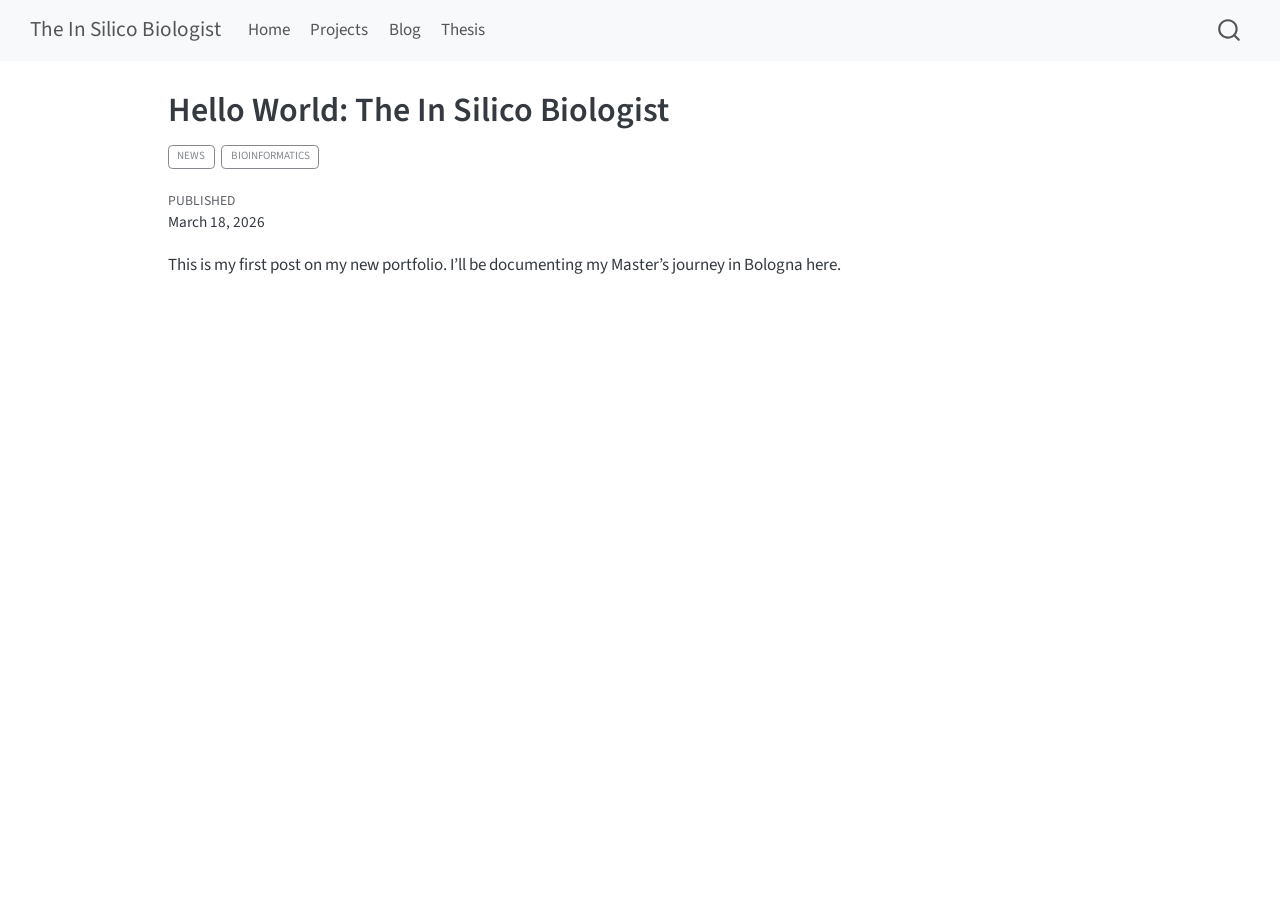
==== posts/welcome-post/index.html @ 3d8eef8a "Deploying rendered website" ====
<!DOCTYPE html>
<html xmlns="http://www.w3.org/1999/xhtml" lang="en" xml:lang="en"><head>

<meta charset="utf-8">
<meta name="generator" content="quarto-1.9.35">

<meta name="viewport" content="width=device-width, initial-scale=1.0, user-scalable=yes">

<meta name="dcterms.date" content="2026-03-18">

<title>Hello World: The In Silico Biologist – The In Silico Biologist</title>
<style>
/* Default styles provided by pandoc.
** See https://pandoc.org/MANUAL.html#variables-for-html for config info.
*/
code{white-space: pre-wrap;}
span.smallcaps{font-variant: small-caps;}
div.columns{display: flex; gap: min(4vw, 1.5em);}
div.column{flex: auto; overflow-x: auto;}
div.hanging-indent{margin-left: 1.5em; text-indent: -1.5em;}
ul.task-list{list-style: none;}
ul.task-list li input[type="checkbox"] {
  width: 0.8em;
  margin: 0 0.8em 0.2em -1em; /* quarto-specific, see https://github.com/quarto-dev/quarto-cli/issues/4556 */ 
  vertical-align: middle;
}
</style>


<script src="../../site_libs/quarto-nav/quarto-nav.js"></script>
<script src="../../site_libs/quarto-nav/headroom.min.js"></script>
<script src="../../site_libs/clipboard/clipboard.min.js"></script>
<script src="../../site_libs/quarto-search/autocomplete.umd.js"></script>
<script src="../../site_libs/quarto-search/fuse.min.js"></script>
<script src="../../site_libs/quarto-search/quarto-search.js"></script>
<meta name="quarto:offset" content="../../">
<script src="../../site_libs/quarto-html/quarto.js" type="module"></script>
<script src="../../site_libs/quarto-html/tabsets/tabsets.js" type="module"></script>
<script src="../../site_libs/quarto-html/popper.min.js"></script>
<script src="../../site_libs/quarto-html/tippy.umd.min.js"></script>
<script src="../../site_libs/quarto-html/anchor.min.js"></script>
<link href="../../site_libs/quarto-html/tippy.css" rel="stylesheet">
<link href="../../site_libs/quarto-html/quarto-syntax-highlighting-46f66b053e56abd73bb6e954d61a315b.css" rel="stylesheet" id="quarto-text-highlighting-styles">
<script src="../../site_libs/bootstrap/bootstrap.min.js"></script>
<link href="../../site_libs/bootstrap/bootstrap-icons.css" rel="stylesheet">
<link href="../../site_libs/bootstrap/bootstrap-c90a4ae0e9a9b9e928eda10bb3d79f3e.min.css" rel="stylesheet" append-hash="true" id="quarto-bootstrap" data-mode="light">
<script id="quarto-search-options" type="application/json">{
  "location": "navbar",
  "copy-button": false,
  "collapse-after": 3,
  "panel-placement": "end",
  "type": "overlay",
  "limit": 50,
  "keyboard-shortcut": [
    "f",
    "/",
    "s"
  ],
  "show-item-context": false,
  "language": {
    "search-no-results-text": "No results",
    "search-matching-documents-text": "matching documents",
    "search-copy-link-title": "Copy link to search",
    "search-hide-matches-text": "Hide additional matches",
    "search-more-match-text": "more match in this document",
    "search-more-matches-text": "more matches in this document",
    "search-clear-button-title": "Clear",
    "search-text-placeholder": "",
    "search-detached-cancel-button-title": "Cancel",
    "search-submit-button-title": "Submit",
    "search-label": "Search"
  }
}</script>


<link rel="stylesheet" href="../../styles.css">
</head>

<body class="nav-fixed quarto-light">

<div id="quarto-search-results"></div>
  <header id="quarto-header" class="headroom fixed-top">
    <nav class="navbar navbar-expand-lg " data-bs-theme="dark">
      <div class="navbar-container container-fluid">
      <div class="navbar-brand-container mx-auto">
    <a class="navbar-brand" href="../../index.html">
    <span class="navbar-title">The In Silico Biologist</span>
    </a>
  </div>
            <div id="quarto-search" class="" title="Search"></div>
          <button class="navbar-toggler" type="button" data-bs-toggle="collapse" data-bs-target="#navbarCollapse" aria-controls="navbarCollapse" role="menu" aria-expanded="false" aria-label="Toggle navigation" onclick="if (window.quartoToggleHeadroom) { window.quartoToggleHeadroom(); }">
  <span class="navbar-toggler-icon"></span>
</button>
          <div class="collapse navbar-collapse" id="navbarCollapse">
            <ul class="navbar-nav navbar-nav-scroll me-auto">
  <li class="nav-item">
    <a class="nav-link" href="../../index.html"> 
<span class="menu-text">Home</span></a>
  </li>  
  <li class="nav-item">
    <a class="nav-link" href="../../projects.html"> 
<span class="menu-text">Projects</span></a>
  </li>  
  <li class="nav-item">
    <a class="nav-link" href="../../blog.html"> 
<span class="menu-text">Blog</span></a>
  </li>  
  <li class="nav-item">
    <a class="nav-link" href="../../thesis.html"> 
<span class="menu-text">Thesis</span></a>
  </li>  
</ul>
          </div> <!-- /navcollapse -->
            <div class="quarto-navbar-tools">
</div>
      </div> <!-- /container-fluid -->
    </nav>
</header>
<!-- content -->
<div id="quarto-content" class="quarto-container page-columns page-rows-contents page-layout-article page-navbar">
<!-- sidebar -->
<!-- margin-sidebar -->
    <div id="quarto-margin-sidebar" class="sidebar margin-sidebar zindex-bottom">
        
    </div>
<!-- main -->
<main class="content" id="quarto-document-content">

<header id="title-block-header" class="quarto-title-block default">
<div class="quarto-title">
<h1 class="title">Hello World: The In Silico Biologist</h1>
  <div class="quarto-categories">
    <div class="quarto-category">news</div>
    <div class="quarto-category">bioinformatics</div>
  </div>
  </div>



<div class="quarto-title-meta">

    
    <div>
    <div class="quarto-title-meta-heading">Published</div>
    <div class="quarto-title-meta-contents">
      <p class="date">March 18, 2026</p>
    </div>
  </div>
  
    
  </div>
  


</header>


<p>This is my first post on my new portfolio. I’ll be documenting my Master’s journey in Bologna here.</p>



</main> <!-- /main -->
<script id="quarto-html-after-body" type="application/javascript">
  window.document.addEventListener("DOMContentLoaded", function (event) {
    const icon = "";
    const anchorJS = new window.AnchorJS();
    anchorJS.options = {
      placement: 'right',
      icon: icon
    };
    anchorJS.add('.anchored');
    const isCodeAnnotation = (el) => {
      for (const clz of el.classList) {
        if (clz.startsWith('code-annotation-')) {                     
          return true;
        }
      }
      return false;
    }
    const onCopySuccess = function(e) {
      // button target
      const button = e.trigger;
      // don't keep focus
      button.blur();
      // flash "checked"
      button.classList.add('code-copy-button-checked');
      var currentTitle = button.getAttribute("title");
      button.setAttribute("title", "Copied!");
      let tooltip;
      if (window.bootstrap) {
        button.setAttribute("data-bs-toggle", "tooltip");
        button.setAttribute("data-bs-placement", "left");
        button.setAttribute("data-bs-title", "Copied!");
        tooltip = new bootstrap.Tooltip(button, 
          { trigger: "manual", 
            customClass: "code-copy-button-tooltip",
            offset: [0, -8]});
        tooltip.show();    
      }
      setTimeout(function() {
        if (tooltip) {
          tooltip.hide();
          button.removeAttribute("data-bs-title");
          button.removeAttribute("data-bs-toggle");
          button.removeAttribute("data-bs-placement");
        }
        button.setAttribute("title", currentTitle);
        button.classList.remove('code-copy-button-checked');
      }, 1000);
      // clear code selection
      e.clearSelection();
    }
    const getTextToCopy = function(trigger) {
      const outerScaffold = trigger.parentElement.cloneNode(true);
      const codeEl = outerScaffold.querySelector('code');
      for (const childEl of codeEl.children) {
        if (isCodeAnnotation(childEl)) {
          childEl.remove();
        }
      }
      return codeEl.innerText;
    }
    const clipboard = new window.ClipboardJS('.code-copy-button:not([data-in-quarto-modal])', {
      text: getTextToCopy
    });
    clipboard.on('success', onCopySuccess);
    if (window.document.getElementById('quarto-embedded-source-code-modal')) {
      const clipboardModal = new window.ClipboardJS('.code-copy-button[data-in-quarto-modal]', {
        text: getTextToCopy,
        container: window.document.getElementById('quarto-embedded-source-code-modal')
      });
      clipboardModal.on('success', onCopySuccess);
    }
      var localhostRegex = new RegExp(/^(?:http|https):\/\/localhost\:?[0-9]*\//);
      var mailtoRegex = new RegExp(/^mailto:/);
        var filterRegex = new RegExp('/' + window.location.host + '/');
      var isInternal = (href) => {
          return filterRegex.test(href) || localhostRegex.test(href) || mailtoRegex.test(href);
      }
      // Inspect non-navigation links and adorn them if external
     var links = window.document.querySelectorAll('a[href]:not(.nav-link):not(.navbar-brand):not(.toc-action):not(.sidebar-link):not(.sidebar-item-toggle):not(.pagination-link):not(.no-external):not([aria-hidden]):not(.dropdown-item):not(.quarto-navigation-tool):not(.about-link)');
      for (var i=0; i<links.length; i++) {
        const link = links[i];
        if (!isInternal(link.href)) {
          // undo the damage that might have been done by quarto-nav.js in the case of
          // links that we want to consider external
          if (link.dataset.originalHref !== undefined) {
            link.href = link.dataset.originalHref;
          }
        }
      }
    function tippyHover(el, contentFn, onTriggerFn, onUntriggerFn) {
      const config = {
        allowHTML: true,
        maxWidth: 500,
        delay: 100,
        arrow: false,
        appendTo: function(el) {
            return el.parentElement;
        },
        interactive: true,
        interactiveBorder: 10,
        theme: 'quarto',
        placement: 'bottom-start',
      };
      if (contentFn) {
        config.content = contentFn;
      }
      if (onTriggerFn) {
        config.onTrigger = onTriggerFn;
      }
      if (onUntriggerFn) {
        config.onUntrigger = onUntriggerFn;
      }
      window.tippy(el, config); 
    }
    const noterefs = window.document.querySelectorAll('a[role="doc-noteref"]');
    for (var i=0; i<noterefs.length; i++) {
      const ref = noterefs[i];
      tippyHover(ref, function() {
        // use id or data attribute instead here
        let href = ref.getAttribute('data-footnote-href') || ref.getAttribute('href');
        try { href = new URL(href).hash; } catch {}
        const id = href.replace(/^#\/?/, "");
        const note = window.document.getElementById(id);
        if (note) {
          return note.innerHTML;
        } else {
          return "";
        }
      });
    }
    const xrefs = window.document.querySelectorAll('a.quarto-xref');
    const processXRef = (id, note) => {
      // Strip column container classes
      const stripColumnClz = (el) => {
        el.classList.remove("page-full", "page-columns");
        if (el.children) {
          for (const child of el.children) {
            stripColumnClz(child);
          }
        }
      }
      stripColumnClz(note)
      if (id === null || id.startsWith('sec-')) {
        // Special case sections, only their first couple elements
        const container = document.createElement("div");
        if (note.children && note.children.length > 2) {
          container.appendChild(note.children[0].cloneNode(true));
          for (let i = 1; i < note.children.length; i++) {
            const child = note.children[i];
            if (child.tagName === "P" && child.innerText === "") {
              continue;
            } else {
              container.appendChild(child.cloneNode(true));
              break;
            }
          }
          if (window.Quarto?.typesetMath) {
            window.Quarto.typesetMath(container);
          }
          return container.innerHTML
        } else {
          if (window.Quarto?.typesetMath) {
            window.Quarto.typesetMath(note);
          }
          return note.innerHTML;
        }
      } else {
        // Remove any anchor links if they are present
        const anchorLink = note.querySelector('a.anchorjs-link');
        if (anchorLink) {
          anchorLink.remove();
        }
        if (window.Quarto?.typesetMath) {
          window.Quarto.typesetMath(note);
        }
        if (note.classList.contains("callout")) {
          return note.outerHTML;
        } else {
          return note.innerHTML;
        }
      }
    }
    for (var i=0; i<xrefs.length; i++) {
      const xref = xrefs[i];
      tippyHover(xref, undefined, function(instance) {
        instance.disable();
        let url = xref.getAttribute('href');
        let hash = undefined; 
        if (url.startsWith('#')) {
          hash = url;
        } else {
          try { hash = new URL(url).hash; } catch {}
        }
        if (hash) {
          const id = hash.replace(/^#\/?/, "");
          const note = window.document.getElementById(id);
          if (note !== null) {
            try {
              const html = processXRef(id, note.cloneNode(true));
              instance.setContent(html);
            } finally {
              instance.enable();
              instance.show();
            }
          } else {
            // See if we can fetch this
            fetch(url.split('#')[0])
            .then(res => res.text())
            .then(html => {
              const parser = new DOMParser();
              const htmlDoc = parser.parseFromString(html, "text/html");
              const note = htmlDoc.getElementById(id);
              if (note !== null) {
                const html = processXRef(id, note);
                instance.setContent(html);
              } 
            }).finally(() => {
              instance.enable();
              instance.show();
            });
          }
        } else {
          // See if we can fetch a full url (with no hash to target)
          // This is a special case and we should probably do some content thinning / targeting
          fetch(url)
          .then(res => res.text())
          .then(html => {
            const parser = new DOMParser();
            const htmlDoc = parser.parseFromString(html, "text/html");
            const note = htmlDoc.querySelector('main.content');
            if (note !== null) {
              // This should only happen for chapter cross references
              // (since there is no id in the URL)
              // remove the first header
              if (note.children.length > 0 && note.children[0].tagName === "HEADER") {
                note.children[0].remove();
              }
              const html = processXRef(null, note);
              instance.setContent(html);
            } 
          }).finally(() => {
            instance.enable();
            instance.show();
          });
        }
      }, function(instance) {
      });
    }
        let selectedAnnoteEl;
        const selectorForAnnotation = ( cell, annotation) => {
          let cellAttr = 'data-code-cell="' + cell + '"';
          let lineAttr = 'data-code-annotation="' +  annotation + '"';
          const selector = 'span[' + cellAttr + '][' + lineAttr + ']';
          return selector;
        }
        const selectCodeLines = (annoteEl) => {
          const doc = window.document;
          const targetCell = annoteEl.getAttribute("data-target-cell");
          const targetAnnotation = annoteEl.getAttribute("data-target-annotation");
          const annoteSpan = window.document.querySelector(selectorForAnnotation(targetCell, targetAnnotation));
          const lines = annoteSpan.getAttribute("data-code-lines").split(",");
          const lineIds = lines.map((line) => {
            return targetCell + "-" + line;
          })
          let top = null;
          let height = null;
          let parent = null;
          if (lineIds.length > 0) {
              //compute the position of the single el (top and bottom and make a div)
              const el = window.document.getElementById(lineIds[0]);
              top = el.offsetTop;
              height = el.offsetHeight;
              parent = el.parentElement.parentElement;
            if (lineIds.length > 1) {
              const lastEl = window.document.getElementById(lineIds[lineIds.length - 1]);
              const bottom = lastEl.offsetTop + lastEl.offsetHeight;
              height = bottom - top;
            }
            if (top !== null && height !== null && parent !== null) {
              // cook up a div (if necessary) and position it 
              let div = window.document.getElementById("code-annotation-line-highlight");
              if (div === null) {
                div = window.document.createElement("div");
                div.setAttribute("id", "code-annotation-line-highlight");
                div.style.position = 'absolute';
                parent.appendChild(div);
              }
              div.style.top = top - 2 + "px";
              div.style.height = height + 4 + "px";
              div.style.left = 0;
              let gutterDiv = window.document.getElementById("code-annotation-line-highlight-gutter");
              if (gutterDiv === null) {
                gutterDiv = window.document.createElement("div");
                gutterDiv.setAttribute("id", "code-annotation-line-highlight-gutter");
                gutterDiv.style.position = 'absolute';
                const codeCell = window.document.getElementById(targetCell);
                const gutter = codeCell.querySelector('.code-annotation-gutter');
                gutter.appendChild(gutterDiv);
              }
              gutterDiv.style.top = top - 2 + "px";
              gutterDiv.style.height = height + 4 + "px";
            }
            selectedAnnoteEl = annoteEl;
          }
        };
        const unselectCodeLines = () => {
          const elementsIds = ["code-annotation-line-highlight", "code-annotation-line-highlight-gutter"];
          elementsIds.forEach((elId) => {
            const div = window.document.getElementById(elId);
            if (div) {
              div.remove();
            }
          });
          selectedAnnoteEl = undefined;
        };
          // Handle positioning of the toggle
      window.addEventListener(
        "resize",
        throttle(() => {
          elRect = undefined;
          if (selectedAnnoteEl) {
            selectCodeLines(selectedAnnoteEl);
          }
        }, 10)
      );
      function throttle(fn, ms) {
      let throttle = false;
      let timer;
        return (...args) => {
          if(!throttle) { // first call gets through
              fn.apply(this, args);
              throttle = true;
          } else { // all the others get throttled
              if(timer) clearTimeout(timer); // cancel #2
              timer = setTimeout(() => {
                fn.apply(this, args);
                timer = throttle = false;
              }, ms);
          }
        };
      }
        // Attach click handler to the DT
        const annoteDls = window.document.querySelectorAll('dt[data-target-cell]');
        for (const annoteDlNode of annoteDls) {
          annoteDlNode.addEventListener('click', (event) => {
            const clickedEl = event.target;
            if (clickedEl !== selectedAnnoteEl) {
              unselectCodeLines();
              const activeEl = window.document.querySelector('dt[data-target-cell].code-annotation-active');
              if (activeEl) {
                activeEl.classList.remove('code-annotation-active');
              }
              selectCodeLines(clickedEl);
              clickedEl.classList.add('code-annotation-active');
            } else {
              // Unselect the line
              unselectCodeLines();
              clickedEl.classList.remove('code-annotation-active');
            }
          });
        }
    const findCites = (el) => {
      const parentEl = el.parentElement;
      if (parentEl) {
        const cites = parentEl.dataset.cites;
        if (cites) {
          return {
            el,
            cites: cites.split(' ')
          };
        } else {
          return findCites(el.parentElement)
        }
      } else {
        return undefined;
      }
    };
    var bibliorefs = window.document.querySelectorAll('a[role="doc-biblioref"]');
    for (var i=0; i<bibliorefs.length; i++) {
      const ref = bibliorefs[i];
      const citeInfo = findCites(ref);
      if (citeInfo) {
        tippyHover(citeInfo.el, function() {
          var popup = window.document.createElement('div');
          citeInfo.cites.forEach(function(cite) {
            var citeDiv = window.document.createElement('div');
            citeDiv.classList.add('hanging-indent');
            citeDiv.classList.add('csl-entry');
            var biblioDiv = window.document.getElementById('ref-' + cite);
            if (biblioDiv) {
              citeDiv.innerHTML = biblioDiv.innerHTML;
            }
            popup.appendChild(citeDiv);
          });
          return popup.innerHTML;
        });
      }
    }
  });
  </script>
</div> <!-- /content -->




</body></html>
---- site_libs/quarto-html/tippy.css ----
.tippy-box[data-animation=fade][data-state=hidden]{opacity:0}[data-tippy-root]{max-width:calc(100vw - 10px)}.tippy-box{position:relative;background-color:#333;color:#fff;border-radius:4px;font-size:14px;line-height:1.4;white-space:normal;outline:0;transition-property:transform,visibility,opacity}.tippy-box[data-placement^=top]>.tippy-arrow{bottom:0}.tippy-box[data-placement^=top]>.tippy-arrow:before{bottom:-7px;left:0;border-width:8px 8px 0;border-top-color:initial;transform-origin:center top}.tippy-box[data-placement^=bottom]>.tippy-arrow{top:0}.tippy-box[data-placement^=bottom]>.tippy-arrow:before{top:-7px;left:0;border-width:0 8px 8px;border-bottom-color:initial;transform-origin:center bottom}.tippy-box[data-placement^=left]>.tippy-arrow{right:0}.tippy-box[data-placement^=left]>.tippy-arrow:before{border-width:8px 0 8px 8px;border-left-color:initial;right:-7px;transform-origin:center left}.tippy-box[data-placement^=right]>.tippy-arrow{left:0}.tippy-box[data-placement^=right]>.tippy-arrow:before{left:-7px;border-width:8px 8px 8px 0;border-right-color:initial;transform-origin:center right}.tippy-box[data-inertia][data-state=visible]{transition-timing-function:cubic-bezier(.54,1.5,.38,1.11)}.tippy-arrow{width:16px;height:16px;color:#333}.tippy-arrow:before{content:"";position:absolute;border-color:transparent;border-style:solid}.tippy-content{position:relative;padding:5px 9px;z-index:1}
---- site_libs/quarto-html/quarto-syntax-highlighting-46f66b053e56abd73bb6e954d61a315b.css ----
/* quarto syntax highlight colors */
:root {
  --quarto-hl-ot-color: #003B4F;
  --quarto-hl-at-color: #657422;
  --quarto-hl-ss-color: #20794D;
  --quarto-hl-an-color: #5E5E5E;
  --quarto-hl-fu-color: #4758AB;
  --quarto-hl-st-color: #20794D;
  --quarto-hl-cf-color: #003B4F;
  --quarto-hl-op-color: #5E5E5E;
  --quarto-hl-er-color: #AD0000;
  --quarto-hl-bn-color: #AD0000;
  --quarto-hl-al-color: #AD0000;
  --quarto-hl-va-color: #111111;
  --quarto-hl-bu-color: inherit;
  --quarto-hl-ex-color: inherit;
  --quarto-hl-pp-color: #AD0000;
  --quarto-hl-in-color: #5E5E5E;
  --quarto-hl-vs-color: #20794D;
  --quarto-hl-wa-color: #5E5E5E;
  --quarto-hl-do-color: #5E5E5E;
  --quarto-hl-im-color: #00769E;
  --quarto-hl-ch-color: #20794D;
  --quarto-hl-dt-color: #AD0000;
  --quarto-hl-fl-color: #AD0000;
  --quarto-hl-co-color: #5E5E5E;
  --quarto-hl-cv-color: #5E5E5E;
  --quarto-hl-cn-color: #8f5902;
  --quarto-hl-sc-color: #5E5E5E;
  --quarto-hl-dv-color: #AD0000;
  --quarto-hl-kw-color: #003B4F;
}

/* other quarto variables */
:root {
  --quarto-font-monospace: SFMono-Regular, Menlo, Monaco, Consolas, "Liberation Mono", "Courier New", monospace;
}

/* syntax highlight based on Pandoc's rules */
pre > code.sourceCode > span {
  color: #003B4F;
}

code.sourceCode > span {
  color: #003B4F;
}

div.sourceCode,
div.sourceCode pre.sourceCode {
  color: #003B4F;
}

/* Normal */
code span {
  color: #003B4F;
}

/* Alert */
code span.al {
  color: #AD0000;
  font-style: inherit;
}

/* Annotation */
code span.an {
  color: #5E5E5E;
  font-style: inherit;
}

/* Attribute */
code span.at {
  color: #657422;
  font-style: inherit;
}

/* BaseN */
code span.bn {
  color: #AD0000;
  font-style: inherit;
}

/* BuiltIn */
code span.bu {
  font-style: inherit;
}

/* ControlFlow */
code span.cf {
  color: #003B4F;
  font-weight: bold;
  font-style: inherit;
}

/* Char */
code span.ch {
  color: #20794D;
  font-style: inherit;
}

/* Constant */
code span.cn {
  color: #8f5902;
  font-style: inherit;
}

/* Comment */
code span.co {
  color: #5E5E5E;
  font-style: inherit;
}

/* CommentVar */
code span.cv {
  color: #5E5E5E;
  font-style: italic;
}

/* Documentation */
code span.do {
  color: #5E5E5E;
  font-style: italic;
}

/* DataType */
code span.dt {
  color: #AD0000;
  font-style: inherit;
}

/* DecVal */
code span.dv {
  color: #AD0000;
  font-style: inherit;
}

/* Error */
code span.er {
  color: #AD0000;
  font-style: inherit;
}

/* Extension */
code span.ex {
  font-style: inherit;
}

/* Float */
code span.fl {
  color: #AD0000;
  font-style: inherit;
}

/* Function */
code span.fu {
  color: #4758AB;
  font-style: inherit;
}

/* Import */
code span.im {
  color: #00769E;
  font-style: inherit;
}

/* Information */
code span.in {
  color: #5E5E5E;
  font-style: inherit;
}

/* Keyword */
code span.kw {
  color: #003B4F;
  font-weight: bold;
  font-style: inherit;
}

/* Operator */
code span.op {
  color: #5E5E5E;
  font-style: inherit;
}

/* Other */
code span.ot {
  color: #003B4F;
  font-style: inherit;
}

/* Preprocessor */
code span.pp {
  color: #AD0000;
  font-style: inherit;
}

/* SpecialChar */
code span.sc {
  color: #5E5E5E;
  font-style: inherit;
}

/* SpecialString */
code span.ss {
  color: #20794D;
  font-style: inherit;
}

/* String */
code span.st {
  color: #20794D;
  font-style: inherit;
}

/* Variable */
code span.va {
  color: #111111;
  font-style: inherit;
}

/* VerbatimString */
code span.vs {
  color: #20794D;
  font-style: inherit;
}

/* Warning */
code span.wa {
  color: #5E5E5E;
  font-style: italic;
}

.prevent-inlining {
  content: "</";
}

/*# sourceMappingURL=5022ed312398f59a55adce476d7327af.css.map */
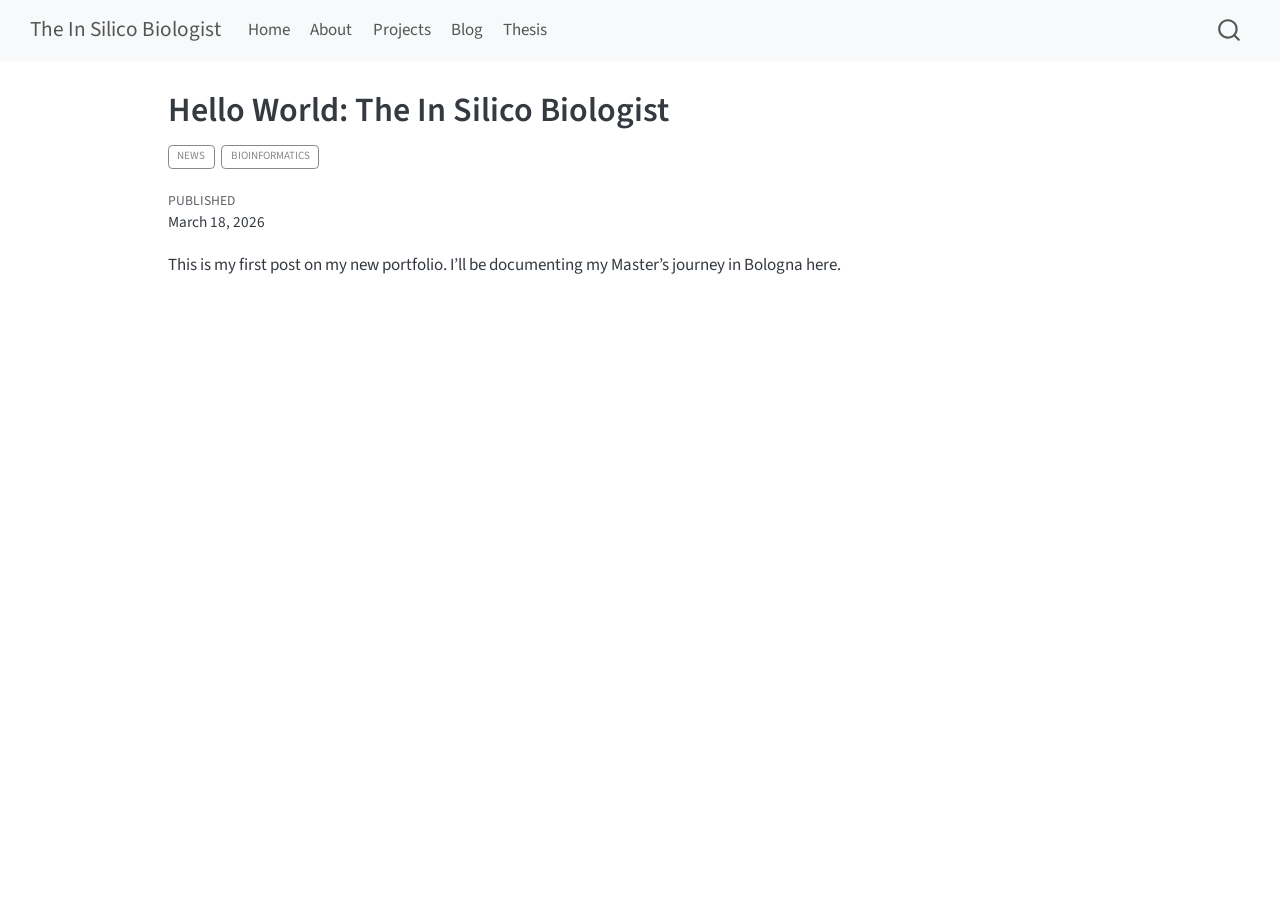
==== commit b6ec769b: "Add About page to navigation bar" ====
--- a/posts/welcome-post/index.html
+++ b/posts/welcome-post/index.html
@@ -98,6 +98,10 @@
 <span class="menu-text">Home</span></a>
   </li>  
   <li class="nav-item">
+    <a class="nav-link" href="../../about.html"> 
+<span class="menu-text">About</span></a>
+  </li>  
+  <li class="nav-item">
     <a class="nav-link" href="../../projects.html"> 
 <span class="menu-text">Projects</span></a>
   </li>  
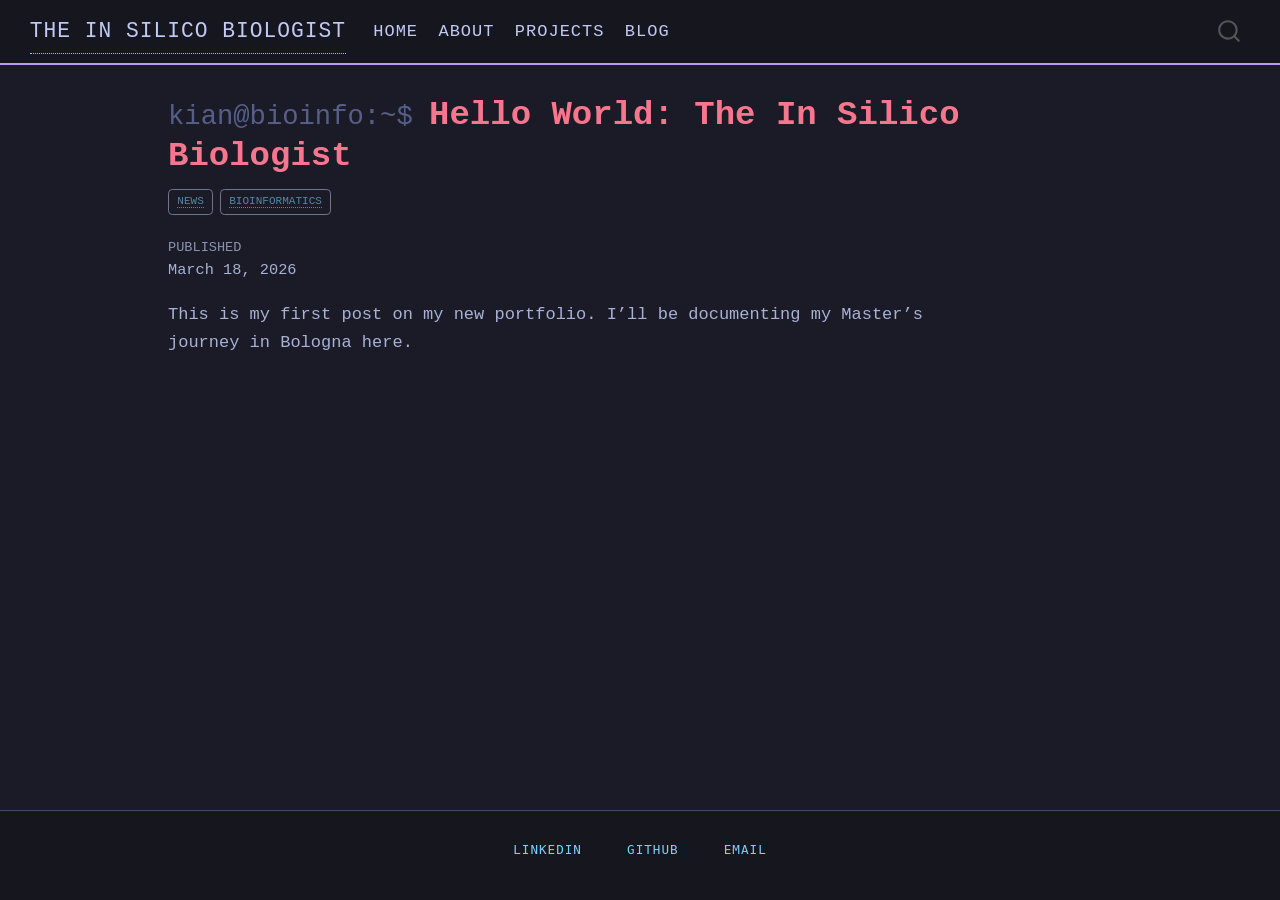
==== commit 0376d9a1: "UI: Add global footer with contact links" ====
--- a/posts/welcome-post/index.html
+++ b/posts/welcome-post/index.html
@@ -109,10 +109,6 @@
     <a class="nav-link" href="../../blog.html"> 
 <span class="menu-text">Blog</span></a>
   </li>  
-  <li class="nav-item">
-    <a class="nav-link" href="../../thesis.html"> 
-<span class="menu-text">Thesis</span></a>
-  </li>  
 </ul>
           </div> <!-- /navcollapse -->
             <div class="quarto-navbar-tools">
@@ -565,6 +561,35 @@
   });
   </script>
 </div> <!-- /content -->
+<footer class="footer">
+  <div class="nav-footer">
+    <div class="nav-footer-left">
+      &nbsp;
+    </div>   
+    <div class="nav-footer-center">
+      <ul class="footer-items list-unstyled">
+    <li class="nav-item">
+    <a class="nav-link" href="https://linkedin.com/in/kiankeshani/">
+<p>LinkedIn</p>
+</a>
+  </li>  
+    <li class="nav-item">
+    <a class="nav-link" href="https://github.com/kianinsilico">
+<p>GitHub</p>
+</a>
+  </li>  
+    <li class="nav-item">
+    <a class="nav-link" href="mailto:kianoush.keshani@studio.unibo.it">
+<p>Email</p>
+</a>
+  </li>  
+</ul>
+    </div>
+    <div class="nav-footer-right">
+      &nbsp;
+    </div>
+  </div>
+</footer>
 
 
 
--- a/styles.css
+++ b/styles.css
@@ -0,0 +1,196 @@
+/* Tokyo Night / Neon Japan Theme - Subtle & Readable */
+
+/* 1. Base Colors - Deep blue-purple night sky */
+body {
+  background-color: #1a1b26; 
+  color: #a9b1d6; /* Soft lavender-grey for easy reading */
+  font-family: 'Fira Code', 'Courier New', monospace;
+  line-height: 1.6;
+}
+
+/* 2. Navigation Bar - Darker contrast with a purple neon border */
+.navbar {
+  background-color: #16161e !important;
+  border-bottom: 2px solid #bb9af7; /* Soft neon purple */
+}
+
+.navbar-title, .nav-link {
+  color: #c0caf5 !important; /* Brighter lavender for nav */
+  text-transform: uppercase;
+  letter-spacing: 1px;
+}
+
+/* 3. Headers - The Subtle Neon Pink */
+h1, h2, h3, h4, h5 {
+  color: #f7768e !important; /* Tokyo Night Pink */
+}
+
+h1::before, h2::before {
+  content: "kian@bioinfo:~$ ";
+  color: #565f89; /* Muted slate blue for the prompt */
+  font-size: 0.8em;
+  font-weight: normal;
+}
+
+/* 4. Links - Neon Cyan with a pink hover glow */
+a {
+  color: #7dcfff !important; /* Soft neon cyan */
+  text-decoration: none;
+  border-bottom: 1px dotted #7dcfff;
+  transition: all 0.3s ease;
+}
+
+a:hover {
+  color: #f7768e !important; /* Turns pink on hover */
+  border-bottom: 1px solid #f7768e;
+  text-shadow: 0 0 8px rgba(247, 118, 142, 0.4); /* Subtle neon glow */
+}
+
+/* 5. Force High Contrast Code Pills */
+code {
+  background-color: #24283b !important; /* Dark Tokyo Blue */
+  color: #ff9e64 !important;            /* Bright Neon Orange */
+  padding: 2px 6px !important;
+  border-radius: 4px !important;
+  border: 1px solid #414868 !important; /* Subtle border for definition */
+  font-family: 'Fira Code', monospace !important;
+  font-weight: 600 !important;          /* Make the font thicker */
+}
+
+/* Ensure that when code is inside a link, it doesn't get messed up */
+a code {
+  color: #7dcfff !important;           /* Neon Cyan if the code is a link */
+}
+
+/* If you want different colors for specific sections, like 'Tech Stack' icons */
+.tech-stack-code {
+  color: #7aa2f7 !important; /* Neon Blue for tech stack items */
+}
+
+/* 6. Code Blocks */
+code {
+  background-color: #24283b;
+  color: #e0af68; /* Warm amber for code text */
+  padding: 2px 5px;
+  border-radius: 4px;
+}
+
+/* --- Terminal Subtitle Style --- */
+.terminal-sub {
+  display: block;
+  color: #c0caf5 !important; /* Brighter lavender for contrast */
+  font-size: 0.9em;          /* Slightly smaller than the H3 title */
+  margin-top: -5px;          /* Pull it closer to the main title */
+  margin-left: 25px;         /* Indent it to look like a sub-command */
+  font-family: 'Fira Code', monospace;
+}
+
+.terminal-sub::before {
+  content: "↳ ";            /* Using a 'down-right' arrow for that directory-tree feel */
+  color: #bb9af7;            /* Neon Purple arrow */
+  margin-right: 5px;
+}
+
+/* Brighter Sidebar / Table of Contents */
+.sidebar nav[role=doc-toc] ul li a, 
+.toc-actions ul li a {
+  color: #7aa2f7 !important; /* Soft neon blue */
+}
+
+.sidebar nav[role=doc-toc] ul li a.active, 
+.sidebar nav[role=doc-toc] ul li a:hover {
+  color: #f7768e !important; /* Pink for active/hover */
+  border-left-color: #f7768e !important;
+}
+
+/* Optional: Blue accent for R/Bioconductor items */
+.r-tool {
+  color: #268bd2 !important; 
+  font-weight: bold;
+}
+
+/* Terminal Table Styling */
+table {
+  width: 100%;
+  border-collapse: collapse;
+  margin: 20px 0;
+  font-family: 'Fira Code', monospace;
+  font-size: 0.9em;
+  background-color: #16161e;
+}
+
+th {
+  color: #bb9af7 !important; /* Purple Headers */
+  border-bottom: 2px solid #414868;
+  padding: 10px;
+  text-align: left;
+}
+
+td {
+  padding: 10px;
+  border-bottom: 1px solid #24283b;
+  color: #a9b1d6;
+}
+
+tr:hover {
+  background-color: #2f334d; /* Subtle highlight on hover */
+}
+
+/* CLI-style Table Borders */
+table {
+  border: 1px solid #414868 !important;
+}
+
+th {
+  background-color: #1f2335;
+  text-transform: uppercase;
+  font-size: 0.8em;
+  letter-spacing: 2px;
+}
+
+/* About Page Profile Image */
+.about-entity img {
+  border: 3px solid #f7768e; /* Neon Pink Border */
+  box-shadow: 0 0 15px rgba(247, 118, 142, 0.3);
+  padding: 5px;
+  background-color: #1a1b26;
+}
+/* Terminal-style Social Buttons */
+.about-links .btn {
+  background-color: #16161e !important;
+  color: #7dcfff !important; /* Cyan text */
+  border: 1px solid #7dcfff !important;
+  font-family: 'Fira Code', monospace;
+  text-transform: uppercase;
+  font-size: 0.8em;
+  transition: all 0.3s ease;
+}
+
+.about-links .btn:hover {
+  background-color: #7dcfff !important;
+  color: #1a1b26 !important;
+  box-shadow: 0 0 10px rgba(125, 207, 255, 0.5);
+}
+
+/* --- Global Footer Styling --- */
+.nav-footer {
+  background-color: #16161e !important; /* Deepest Tokyo Night background */
+  border-top: 1px solid #414868;        /* Subtle separator line */
+  padding: 1.5rem 0;
+  font-family: 'Fira Code', monospace;
+  font-size: 0.9em;
+}
+
+.nav-footer .nav-footer-center a {
+  color: #7dcfff !important;            /* Neon Cyan links */
+  margin: 0 15px;                       /* Spacing between the links */
+  text-decoration: none;
+  text-transform: uppercase;
+  letter-spacing: 1px;
+  transition: all 0.3s ease;
+}
+
+.nav-footer .nav-footer-center a:hover {
+  color: #f7768e !important;            /* Turn Neon Pink on hover */
+  text-shadow: 0 0 10px rgba(247, 118, 142, 0.4); /* Glowing effect */
+}
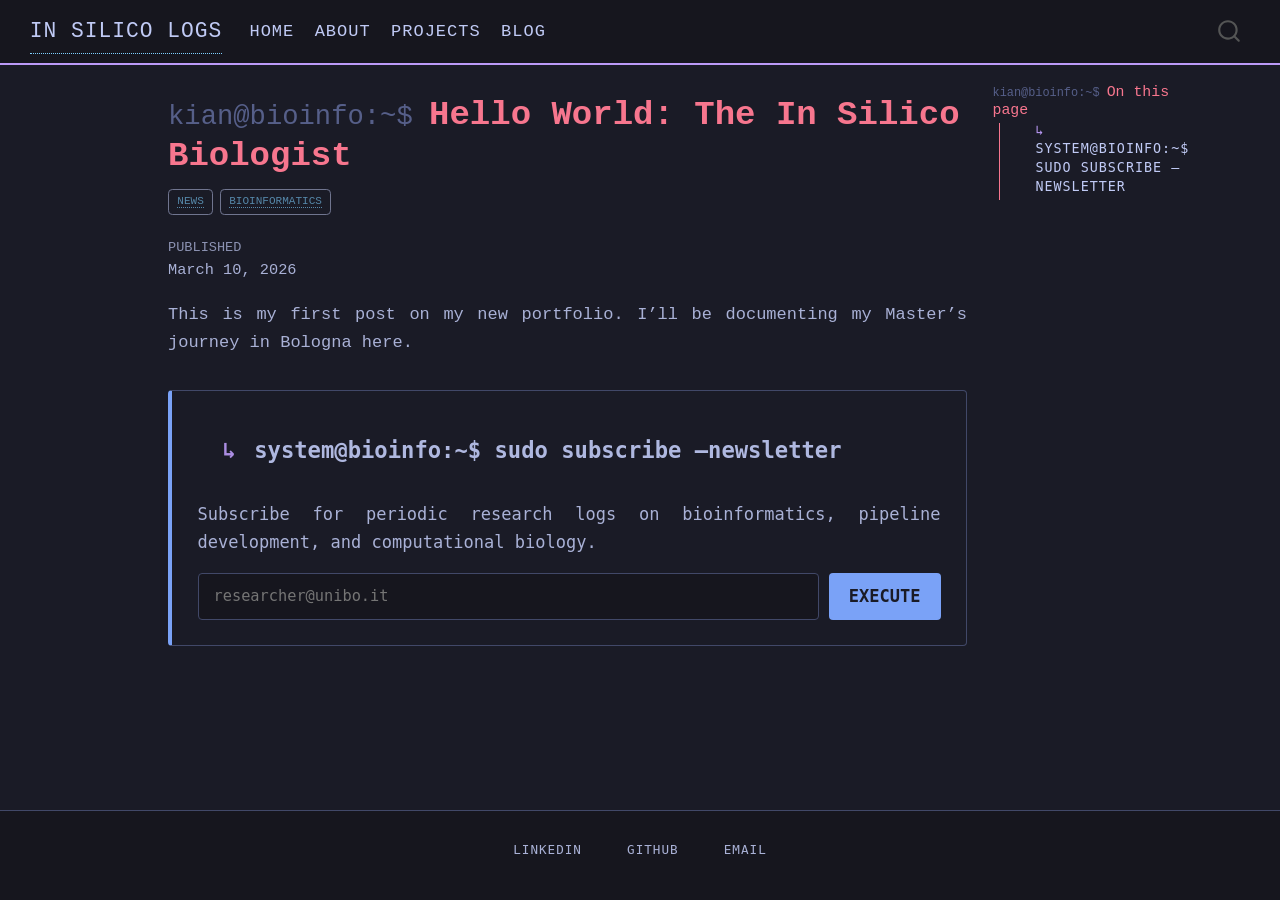
==== commit 9f20e621: "Identity: Rename site to In Silico Logs" ====
--- a/posts/welcome-post/index.html
+++ b/posts/welcome-post/index.html
@@ -6,9 +6,9 @@
 
 <meta name="viewport" content="width=device-width, initial-scale=1.0, user-scalable=yes">
 
-<meta name="dcterms.date" content="2026-03-18">
-
-<title>Hello World: The In Silico Biologist – The In Silico Biologist</title>
+<meta name="dcterms.date" content="2026-03-10">
+
+<title>Hello World: The In Silico Biologist – In Silico Logs</title>
 <style>
 /* Default styles provided by pandoc.
 ** See https://pandoc.org/MANUAL.html#variables-for-html for config info.
@@ -84,7 +84,7 @@
       <div class="navbar-container container-fluid">
       <div class="navbar-brand-container mx-auto">
     <a class="navbar-brand" href="../../index.html">
-    <span class="navbar-title">The In Silico Biologist</span>
+    <span class="navbar-title">In Silico Logs</span>
     </a>
   </div>
             <div id="quarto-search" class="" title="Search"></div>
@@ -120,8 +120,14 @@
 <div id="quarto-content" class="quarto-container page-columns page-rows-contents page-layout-article page-navbar">
 <!-- sidebar -->
 <!-- margin-sidebar -->
-    <div id="quarto-margin-sidebar" class="sidebar margin-sidebar zindex-bottom">
-        
+    <div id="quarto-margin-sidebar" class="sidebar margin-sidebar">
+        <nav id="TOC" role="doc-toc" class="toc-active">
+    <h2 id="toc-title">On this page</h2>
+   
+  <ul>
+  <li><a href="#systembioinfo-sudo-subscribe-newsletter" id="toc-systembioinfo-sudo-subscribe-newsletter" class="nav-link active" data-scroll-target="#systembioinfo-sudo-subscribe-newsletter"><span class="terminal-sub">system@bioinfo:~$ sudo subscribe –newsletter</span></a></li>
+  </ul>
+</nav>
     </div>
 <!-- main -->
 <main class="content" id="quarto-document-content">
@@ -130,8 +136,8 @@
 <div class="quarto-title">
 <h1 class="title">Hello World: The In Silico Biologist</h1>
   <div class="quarto-categories">
-    <div class="quarto-category">news</div>
-    <div class="quarto-category">bioinformatics</div>
+    <div class="quarto-category">News</div>
+    <div class="quarto-category">Bioinformatics</div>
   </div>
   </div>
 
@@ -143,7 +149,7 @@
     <div>
     <div class="quarto-title-meta-heading">Published</div>
     <div class="quarto-title-meta-contents">
-      <p class="date">March 18, 2026</p>
+      <p class="date">March 10, 2026</p>
     </div>
   </div>
   
@@ -156,6 +162,13 @@
 
 
 <p>This is my first post on my new portfolio. I’ll be documenting my Master’s journey in Bologna here.</p>
+<section id="systembioinfo-sudo-subscribe-newsletter" class="level3 terminal-subscribe-box">
+<h3 class="anchored" data-anchor-id="systembioinfo-sudo-subscribe-newsletter"><span class="terminal-sub">system@bioinfo:~$ sudo subscribe –newsletter</span></h3>
+<p>Subscribe for periodic research logs on bioinformatics, pipeline development, and computational biology.</p>
+<form action="https://buttondown.com/api/emails/embed-subscribe/kianinsilico" method="post" target="popupwindow" class="terminal-form">
+<input type="email" name="email" id="bd-email" placeholder="researcher@unibo.it" required=""> <input type="submit" value="EXECUTE">
+</form>
+</section>
 
 
 
--- a/styles.css
+++ b/styles.css
@@ -1,6 +1,13 @@
 /* Tokyo Night / Neon Japan Theme - Subtle & Readable */
 
 /* 1. Base Colors - Deep blue-purple night sky */
+
+p {
+  text-align: justify;
+  color: #a9b1d6; /* Standard Tokyo Night text color */
+  line-height: 1.6;
+}
+
 body {
   background-color: #1a1b26; 
   color: #a9b1d6; /* Soft lavender-grey for easy reading */
@@ -193,4 +200,209 @@
 .nav-footer .nav-footer-center a:hover {
   color: #f7768e !important;            /* Turn Neon Pink on hover */
   text-shadow: 0 0 10px rgba(247, 118, 142, 0.4); /* Glowing effect */
+}
+
+/* --- Blog Listing Terminal Style --- */
+.quarto-listing-table {
+  font-family: 'Fira Code', monospace !important;
+  font-size: 0.9em;
+  border: none !important;
+}
+
+.quarto-listing-table th {
+  background-color: transparent !important;
+  color: #bb9af7 !important; /* Purple headers */
+  border-bottom: 2px solid #414868 !important;
+  text-transform: uppercase;
+  letter-spacing: 1px;
+}
+
+.quarto-listing-table td {
+  border-bottom: 1px dashed #24283b !important; /* Dashed lines for terminal feel */
+  padding: 12px 5px !important;
+}
+
+/* Make the title link Cyan and Pink on hover */
+.quarto-listing-table td.listing-title a {
+  color: #7dcfff !important;
+  text-decoration: none;
+  font-weight: bold;
+  transition: all 0.2s ease;
+}
+
+.quarto-listing-table td.listing-title a:hover {
+  color: #f7768e !important;
+}
+
+/* Style the categories to look like code tags */
+.listing-category {
+  color: #9ece6a !important; /* Neon Green */
+  border: 1px solid #414868 !important;
+  background-color: #1a1b26 !important;
+  border-radius: 2px;
+  padding: 2px 6px;
+  font-size: 0.8em;
+}
+
+/* Style the search/filter bar */
+.quarto-listing-filter {
+  background-color: #16161e;
+  border: 1px solid #414868;
+  color: #a9b1d6;
+  font-family: 'Fira Code', monospace;
+}
+/* --- Blog Filter & Search Bar --- */
+.quarto-listing-filter {
+  margin-bottom: 20px;
+}
+
+.quarto-listing-filter input {
+  background-color: #1a1b26 !important; /* Dark background */
+  color: #c0caf5 !important;            /* Light text */
+  border: 1px solid #414868 !important; /* Subtle border */
+  border-radius: 4px;
+  font-family: 'Fira Code', monospace;
+  padding: 5px 10px;
+}
+
+.quarto-listing-filter input:focus {
+  outline: none;
+  border-color: #7aa2f7 !important;     /* Neon blue glow when typing */
+  box-shadow: 0 0 5px rgba(122, 162, 247, 0.4);
+}
+
+/* --- Blog Categories Sidebar --- */
+.quarto-listing-category-title {
+  color: #bb9af7 !important; /* Purple "Categories" header */
+  font-family: 'Fira Code', monospace;
+  text-transform: uppercase;
+  font-size: 0.9em;
+  letter-spacing: 1px;
+}
+
+.listing-categories .listing-category {
+  color: #7aa2f7 !important; /* Neon blue category links */
+  transition: all 0.2s ease;
+}
+
+.listing-categories .listing-category:hover, 
+.listing-categories .listing-category.active {
+  color: #f7768e !important; /* Neon pink for hover/active state */
+  font-weight: bold;
+}
+
+/* --- Table Column: Categories --- */
+.quarto-listing-table td.listing-categories {
+  color: #9ece6a !important; /* Neon Green to match your terminal theme */
+  font-size: 0.85em;
+  opacity: 0.9;
+  line-height: 1.5;
+}
+
+/* --- Fix the Search Bar Icon Background --- */
+.quarto-listing-filter .input-group-text {
+  background-color: #1a1b26 !important; /* Matches the input background */
+  border: 1px solid #414868 !important;
+  color: #c0caf5 !important;            /* Matches the input text */
+  border-right: none !important;        /* Removes the line between icon and text */
+}
+
+/* Ensure the input field connects smoothly to the icon */
+.quarto-listing-filter input {
+  border-left: none !important;
+}
+
+/* --- Clean Terminal List Alignment --- */
+.terminal-list-item {
+  display: block;
+  padding-left: 2.5em;      /* This creates the space for the number */
+  text-indent: -2.5em;      /* This pulls ONLY the first line back to the left */
+  text-align: justify;
+  margin-bottom: 0.8em;
+}
+
+/* --- Mailing List Terminal Style --- */
+.terminal-subscribe-box {
+  background-color: #1a1b26;
+  border: 1px solid #414868;
+  padding: 20px;
+  margin: 40px 0;
+  border-radius: 4px;
+  font-family: 'Fira Code', monospace;
+}
+
+.terminal-input {
+  background: #16161e !important;
+  border: 1px solid #414868 !important;
+  color: #c0caf5 !important;
+  padding: 8px;
+  width: 70%;
+  margin-right: 10px;
+}
+
+.terminal-button {
+  background: #7aa2f7 !important;
+  color: #16161e !important;
+  border: none;
+  padding: 8px 20px;
+  font-weight: bold;
+  cursor: pointer;
+}
+
+.terminal-button:hover {
+  background: #f7768e !important; /* Neon Pink on hover */
+}
+
+/* --- Mailing List Terminal Box Fix --- */
+.terminal-subscribe-box {
+  background-color: #1a1b26;
+  border: 1px solid #414868;
+  border-left: 4px solid #7aa2f7; /* Adds a nice neon blue accent line on the left */
+  padding: 1.5rem;
+  margin: 2rem 0;
+  border-radius: 4px;
+}
+
+/* Align the form elements inline */
+.terminal-form {
+  display: flex;
+  align-items: center;
+  gap: 10px;
+  margin-top: 1rem;
+}
+
+/* Force dark theme on the input box */
+.terminal-form input[type="email"] {
+  flex-grow: 1;
+  background-color: #16161e !important;
+  border: 1px solid #414868 !important;
+  color: #c0caf5 !important;
+  padding: 10px 15px;
+  font-family: 'Fira Code', monospace;
+  font-size: 0.9rem;
+  border-radius: 4px;
+  outline: none;
+}
+
+/* Highlight border when typing */
+.terminal-form input[type="email"]:focus {
+  border-color: #7aa2f7 !important; 
+}
+
+/* Style the submit button */
+.terminal-form input[type="submit"] {
+  background-color: #7aa2f7 !important; /* Neon Blue */
+  color: #1a1b26 !important;            /* Dark text */
+  border: none !important;
+  padding: 10px 20px;
+  font-family: 'Fira Code', monospace;
+  font-weight: bold;
+  cursor: pointer;
+  border-radius: 4px;
+  transition: background-color 0.2s ease;
+}
+
+/* Hover effect for the button */
+.terminal-form input[type="submit"]:hover {
+  background-color: #f7768e !important; /* Neon Pink on hover */
 }
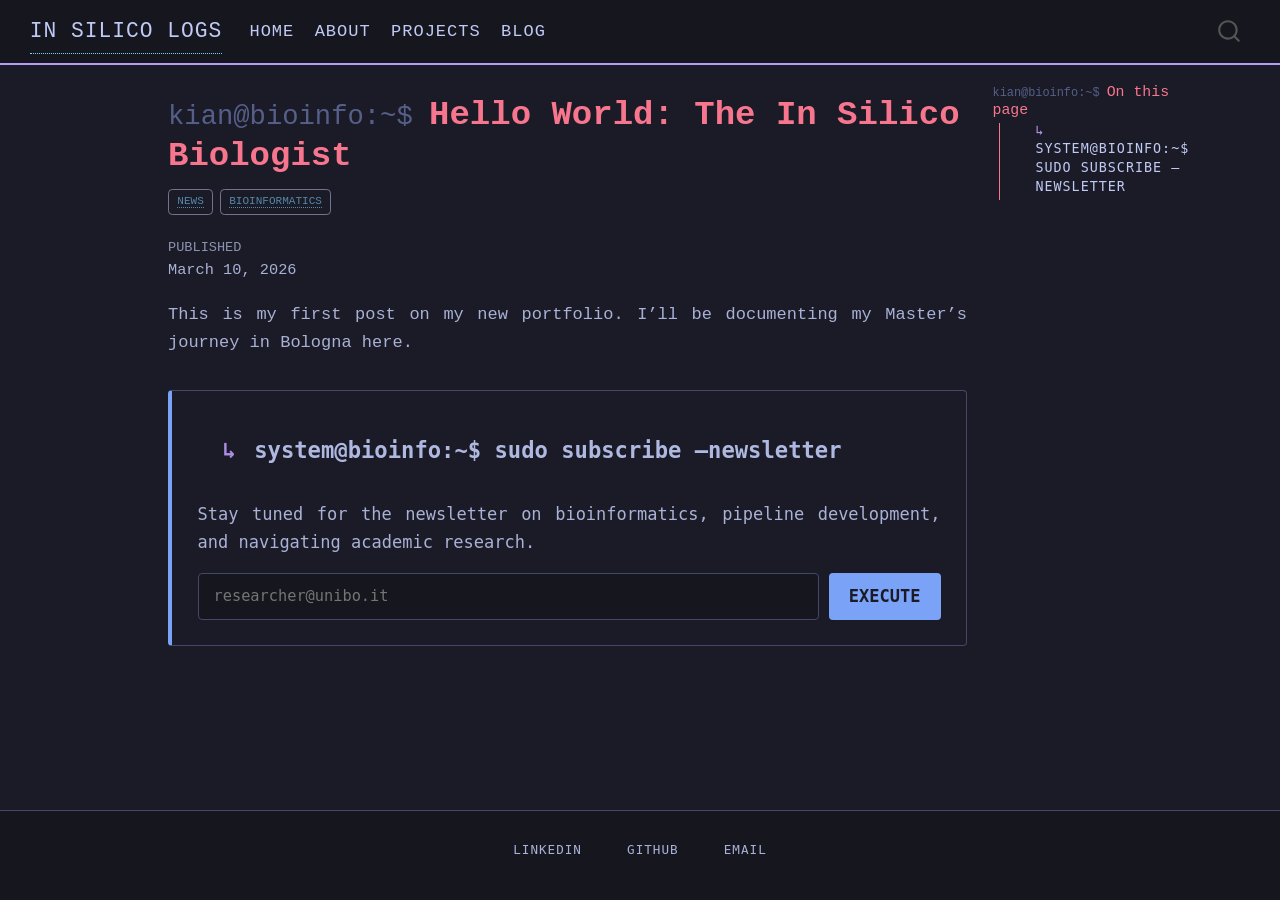
==== commit 81169592: "Updated subscribe message" ====
--- a/posts/welcome-post/index.html
+++ b/posts/welcome-post/index.html
@@ -164,7 +164,7 @@
 <p>This is my first post on my new portfolio. I’ll be documenting my Master’s journey in Bologna here.</p>
 <section id="systembioinfo-sudo-subscribe-newsletter" class="level3 terminal-subscribe-box">
 <h3 class="anchored" data-anchor-id="systembioinfo-sudo-subscribe-newsletter"><span class="terminal-sub">system@bioinfo:~$ sudo subscribe –newsletter</span></h3>
-<p>Subscribe for periodic research logs on bioinformatics, pipeline development, and computational biology.</p>
+<p>Stay tuned for the newsletter on bioinformatics, pipeline development, and navigating academic research.</p>
 <form action="https://buttondown.com/api/emails/embed-subscribe/kianinsilico" method="post" target="popupwindow" class="terminal-form">
 <input type="email" name="email" id="bd-email" placeholder="researcher@unibo.it" required=""> <input type="submit" value="EXECUTE">
 </form>
